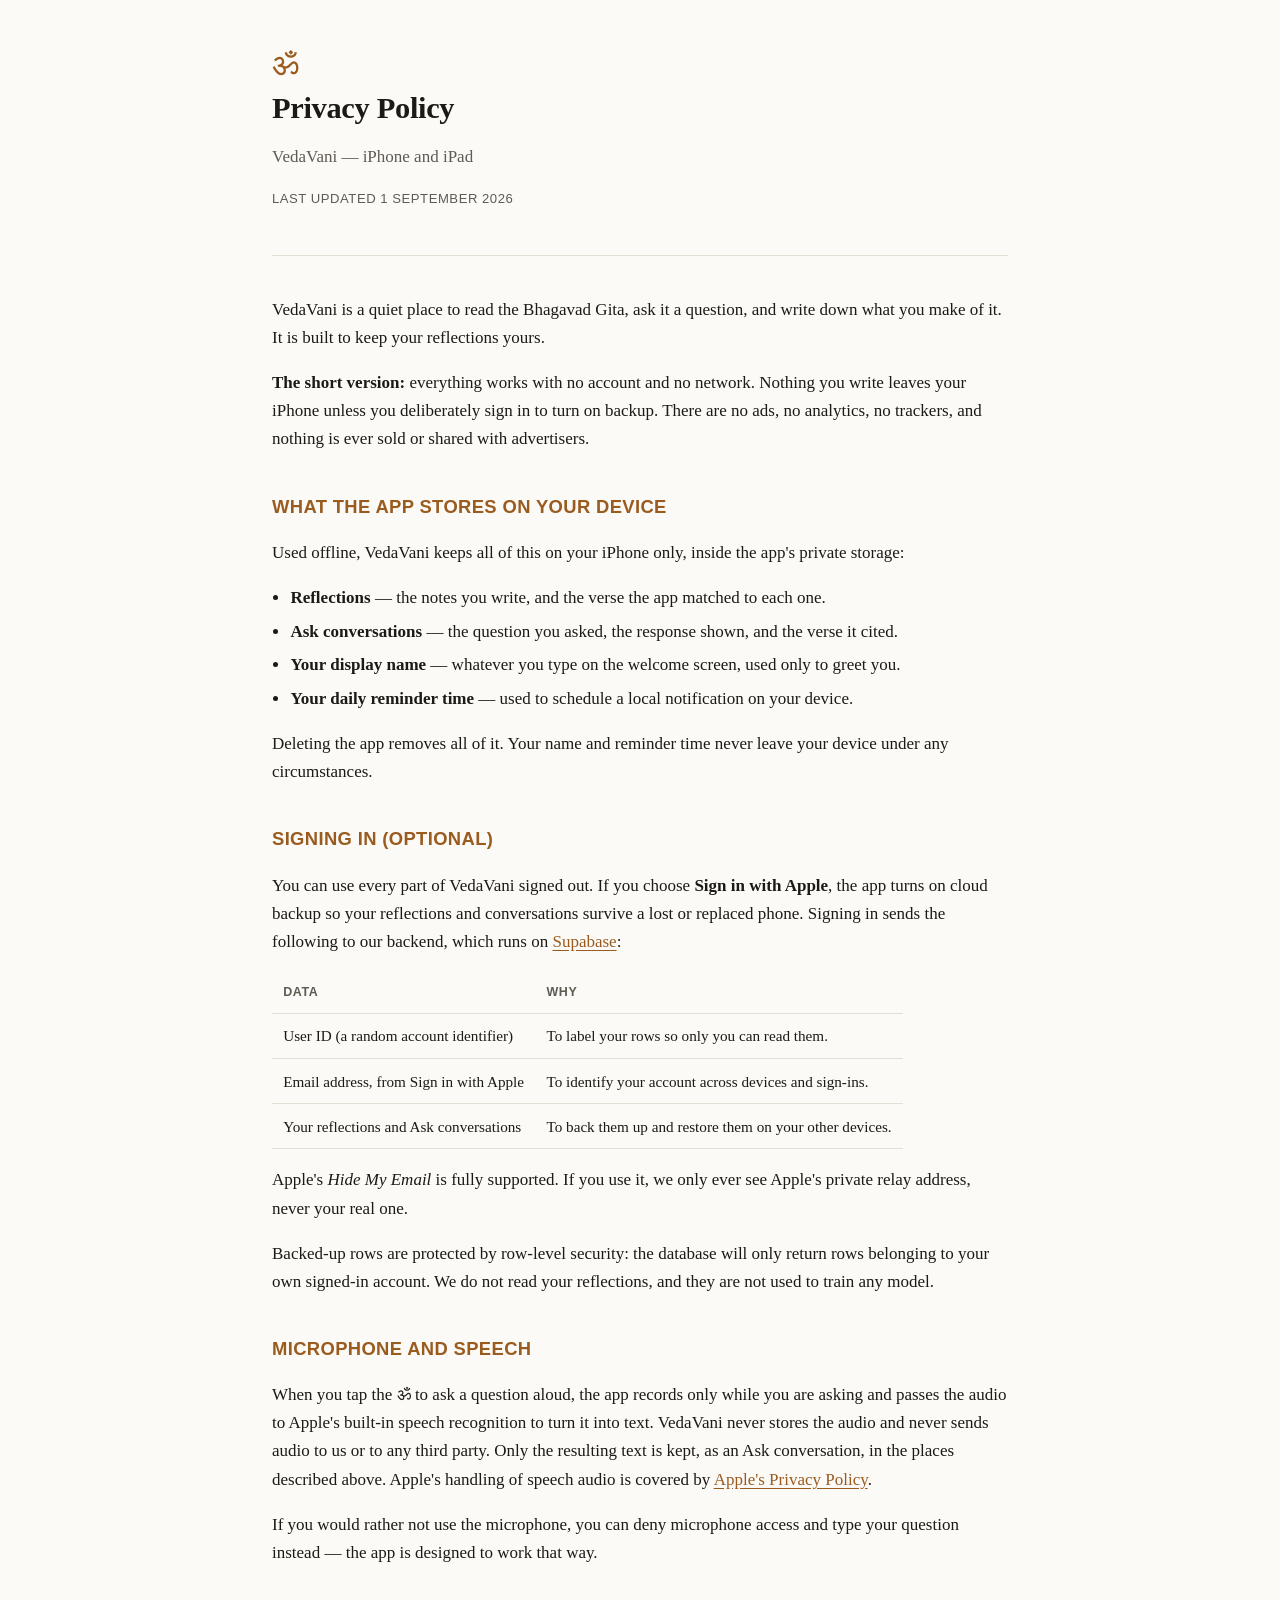
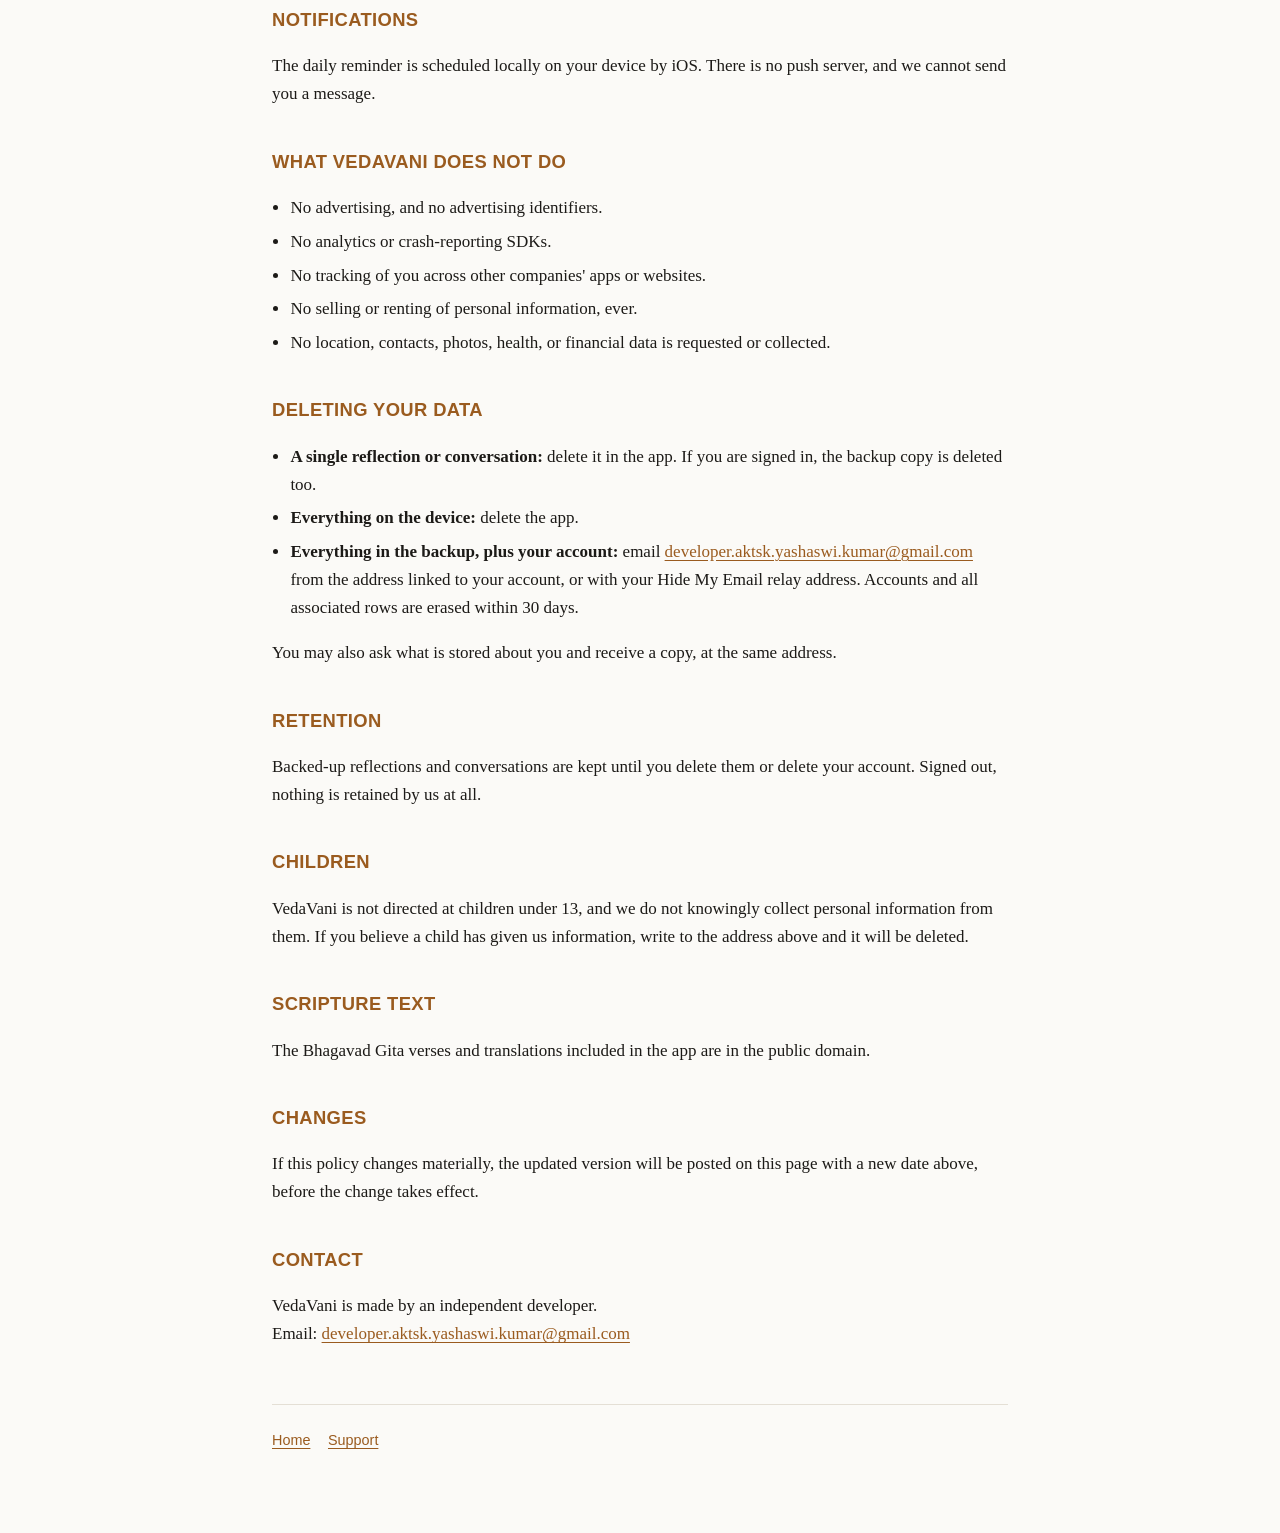
==== privacy/index.html @ 73ddaf1f "VedaVani site: privacy policy and support pages Co-Authored-By: Claude Opus 5 <noreply@anthropic.com" ====
<!doctype html>
<html lang="en">
<head>
<meta charset="utf-8">
<meta name="viewport" content="width=device-width, initial-scale=1">
<title>Privacy Policy — VedaVani</title>
<meta name="description" content="Privacy policy for VedaVani, an iPhone app for reading and reflecting on the Bhagavad Gita.">
<link rel="stylesheet" href="../style.css">
</head>
<body>
<div class="wrap">

<header class="site">
  <p class="mark">ॐ</p>
  <h1>Privacy Policy</h1>
  <p class="lede">VedaVani — iPhone and iPad</p>
  <p class="meta">Last updated 1 September 2026</p>
</header>

<p>VedaVani is a quiet place to read the Bhagavad Gita, ask it a question, and write down what you make of it. It is built to keep your reflections yours.</p>

<p><strong>The short version:</strong> everything works with no account and no network. Nothing you write leaves your iPhone unless you deliberately sign in to turn on backup. There are no ads, no analytics, no trackers, and nothing is ever sold or shared with advertisers.</p>

<h2>What the app stores on your device</h2>
<p>Used offline, VedaVani keeps all of this on your iPhone only, inside the app's private storage:</p>
<ul>
  <li><strong>Reflections</strong> — the notes you write, and the verse the app matched to each one.</li>
  <li><strong>Ask conversations</strong> — the question you asked, the response shown, and the verse it cited.</li>
  <li><strong>Your display name</strong> — whatever you type on the welcome screen, used only to greet you.</li>
  <li><strong>Your daily reminder time</strong> — used to schedule a local notification on your device.</li>
</ul>
<p>Deleting the app removes all of it. Your name and reminder time never leave your device under any circumstances.</p>

<h2>Signing in (optional)</h2>
<p>You can use every part of VedaVani signed out. If you choose <strong>Sign in with Apple</strong>, the app turns on cloud backup so your reflections and conversations survive a lost or replaced phone. Signing in sends the following to our backend, which runs on <a href="https://supabase.com/privacy" rel="noopener">Supabase</a>:</p>

<table>
  <thead><tr><th>Data</th><th>Why</th></tr></thead>
  <tbody>
    <tr><td>User ID (a random account identifier)</td><td>To label your rows so only you can read them.</td></tr>
    <tr><td>Email address, from Sign in with Apple</td><td>To identify your account across devices and sign-ins.</td></tr>
    <tr><td>Your reflections and Ask conversations</td><td>To back them up and restore them on your other devices.</td></tr>
  </tbody>
</table>

<p>Apple's <em>Hide My Email</em> is fully supported. If you use it, we only ever see Apple's private relay address, never your real one.</p>

<p>Backed-up rows are protected by row-level security: the database will only return rows belonging to your own signed-in account. We do not read your reflections, and they are not used to train any model.</p>

<h2>Microphone and speech</h2>
<p>When you tap the ॐ to ask a question aloud, the app records only while you are asking and passes the audio to Apple's built-in speech recognition to turn it into text. VedaVani never stores the audio and never sends audio to us or to any third party. Only the resulting text is kept, as an Ask conversation, in the places described above. Apple's handling of speech audio is covered by <a href="https://www.apple.com/legal/privacy/" rel="noopener">Apple's Privacy Policy</a>.</p>
<p>If you would rather not use the microphone, you can deny microphone access and type your question instead — the app is designed to work that way.</p>

<h2>Notifications</h2>
<p>The daily reminder is scheduled locally on your device by iOS. There is no push server, and we cannot send you a message.</p>

<h2>What VedaVani does not do</h2>
<ul>
  <li>No advertising, and no advertising identifiers.</li>
  <li>No analytics or crash-reporting SDKs.</li>
  <li>No tracking of you across other companies' apps or websites.</li>
  <li>No selling or renting of personal information, ever.</li>
  <li>No location, contacts, photos, health, or financial data is requested or collected.</li>
</ul>

<h2>Deleting your data</h2>
<ul>
  <li><strong>A single reflection or conversation:</strong> delete it in the app. If you are signed in, the backup copy is deleted too.</li>
  <li><strong>Everything on the device:</strong> delete the app.</li>
  <li><strong>Everything in the backup, plus your account:</strong> email <a href="mailto:developer.aktsk.yashaswi.kumar@gmail.com">developer.aktsk.yashaswi.kumar@gmail.com</a> from the address linked to your account, or with your Hide My Email relay address. Accounts and all associated rows are erased within 30 days.</li>
</ul>
<p>You may also ask what is stored about you and receive a copy, at the same address.</p>

<h2>Retention</h2>
<p>Backed-up reflections and conversations are kept until you delete them or delete your account. Signed out, nothing is retained by us at all.</p>

<h2>Children</h2>
<p>VedaVani is not directed at children under 13, and we do not knowingly collect personal information from them. If you believe a child has given us information, write to the address above and it will be deleted.</p>

<h2>Scripture text</h2>
<p>The Bhagavad Gita verses and translations included in the app are in the public domain.</p>

<h2>Changes</h2>
<p>If this policy changes materially, the updated version will be posted on this page with a new date above, before the change takes effect.</p>

<h2>Contact</h2>
<p>VedaVani is made by an independent developer.<br>
Email: <a href="mailto:developer.aktsk.yashaswi.kumar@gmail.com">developer.aktsk.yashaswi.kumar@gmail.com</a></p>

<footer class="site">
  <nav class="site"><a href="../">Home</a><a href="../support/">Support</a></nav>
</footer>

</div>
</body>
</html>
---- style.css ----
:root {
  --bg: #fbfaf7;
  --surface: #ffffff;
  --text: #1c1a17;
  --muted: #5f5a52;
  --line: #e4dfd5;
  --accent: #9a5b1f;
  --maxw: 46rem;
}
@media (prefers-color-scheme: dark) {
  :root {
    --bg: #14120f;
    --surface: #1c1a16;
    --text: #f0ece4;
    --muted: #a49d91;
    --line: #2e2a24;
    --accent: #d9a15c;
  }
}
* { box-sizing: border-box; }
html { -webkit-text-size-adjust: 100%; }
body {
  margin: 0;
  background: var(--bg);
  color: var(--text);
  font: 400 17px/1.65 ui-serif, "Iowan Old Style", Georgia, "Times New Roman", serif;
  padding: 0 1.25rem 5rem;
}
.wrap { max-width: var(--maxw); margin: 0 auto; }
header.site {
  padding: 3rem 0 2rem;
  border-bottom: 1px solid var(--line);
  margin-bottom: 2.5rem;
}
.mark {
  font-size: 2rem;
  line-height: 1;
  color: var(--accent);
  margin: 0 0 .6rem;
}
h1 { font-size: 1.9rem; line-height: 1.2; margin: 0 0 .4rem; letter-spacing: -.01em; }
h2 {
  font-size: 1.15rem;
  margin: 2.4rem 0 .6rem;
  letter-spacing: .02em;
  text-transform: uppercase;
  font-family: ui-sans-serif, -apple-system, "Helvetica Neue", sans-serif;
  font-weight: 600;
  color: var(--accent);
}
h3 { font-size: 1.02rem; margin: 1.5rem 0 .3rem; }
p, li { color: var(--text); }
.lede, .meta { color: var(--muted); }
.meta {
  font-family: ui-sans-serif, -apple-system, "Helvetica Neue", sans-serif;
  font-size: .82rem;
  letter-spacing: .04em;
  text-transform: uppercase;
}
ul { padding-left: 1.15rem; }
li { margin: .35rem 0; }
a { color: var(--accent); text-underline-offset: .18em; }
table {
  width: 100%;
  border-collapse: collapse;
  margin: 1rem 0;
  font-size: .95rem;
  display: block;
  overflow-x: auto;
}
th, td { text-align: left; padding: .6rem .7rem; border-bottom: 1px solid var(--line); vertical-align: top; }
th { font-family: ui-sans-serif, -apple-system, sans-serif; font-size: .78rem; text-transform: uppercase; letter-spacing: .05em; color: var(--muted); }
.card {
  background: var(--surface);
  border: 1px solid var(--line);
  border-radius: 14px;
  padding: 1.1rem 1.3rem;
  margin: 1.2rem 0;
}
footer.site {
  margin-top: 3.5rem;
  padding-top: 1.5rem;
  border-top: 1px solid var(--line);
  color: var(--muted);
  font-size: .9rem;
}
nav.site a { margin-right: 1.1rem; font-family: ui-sans-serif, -apple-system, sans-serif; font-size: .9rem; }
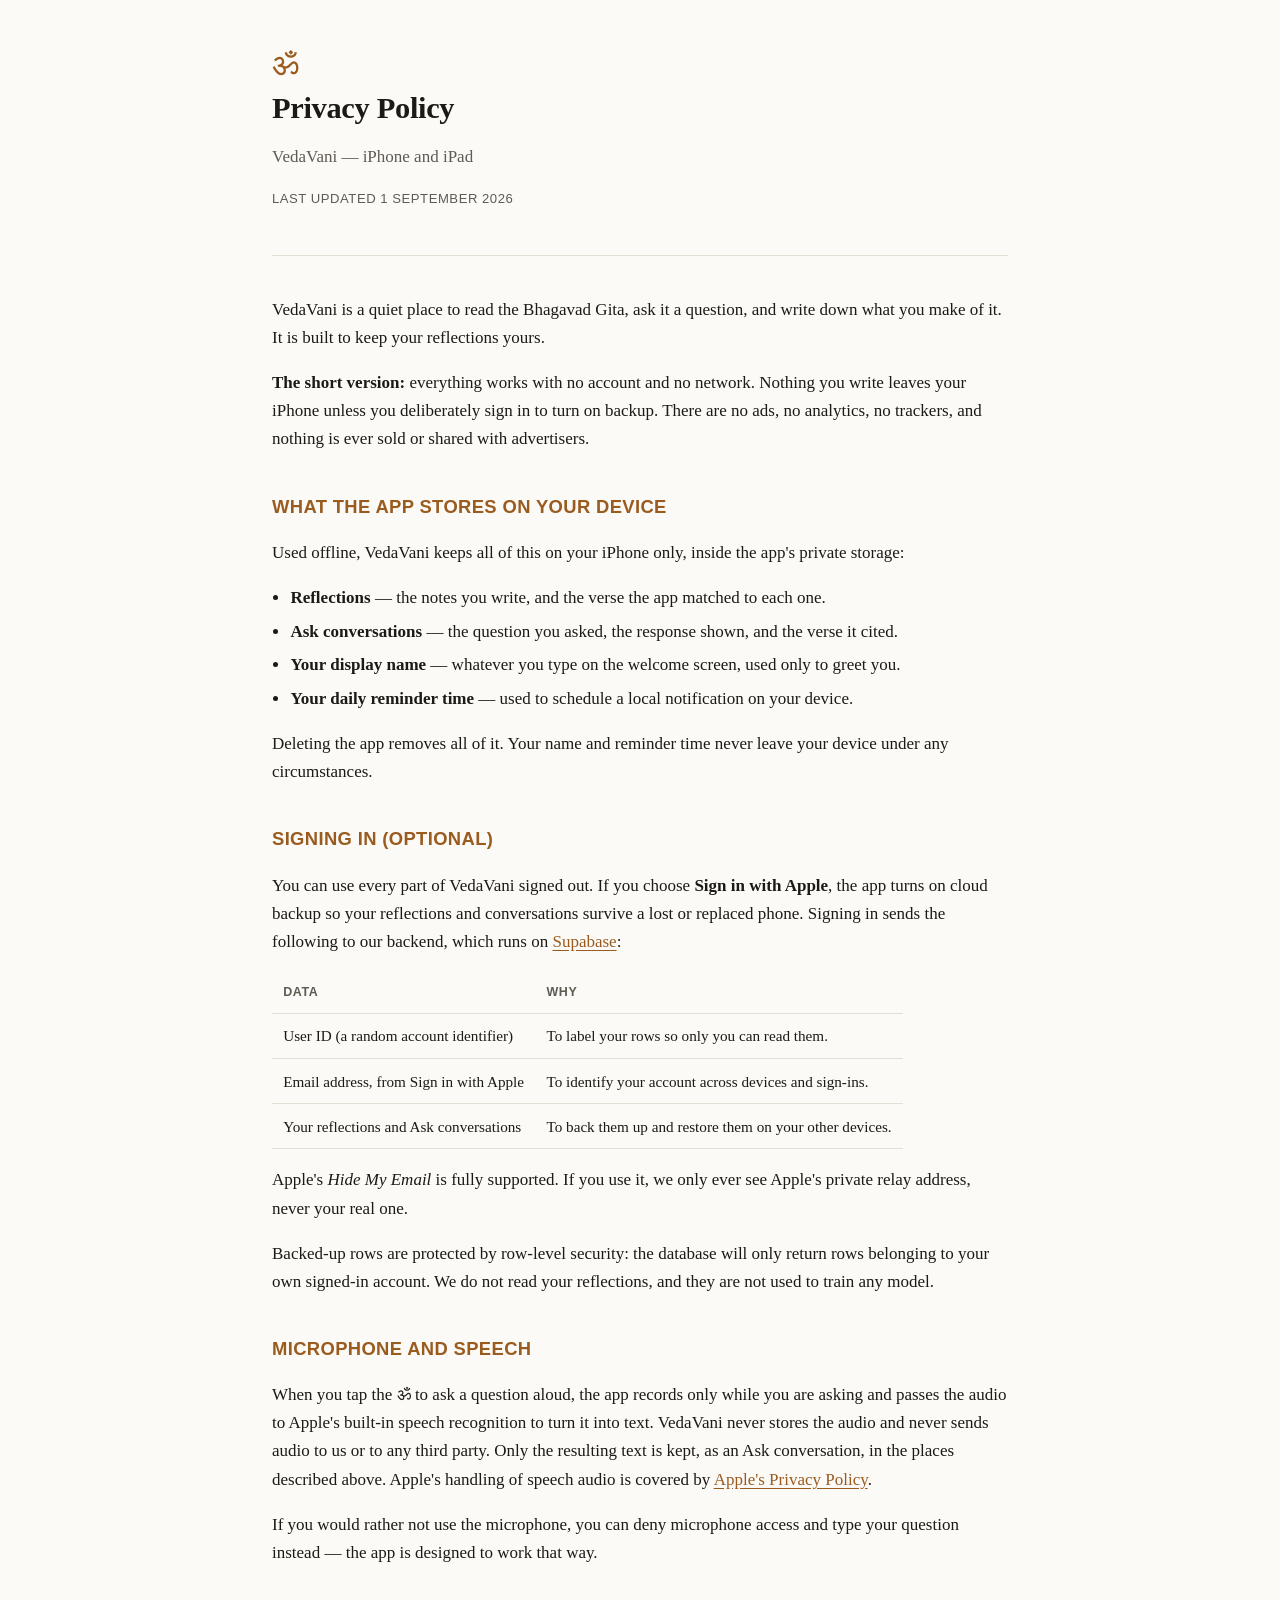
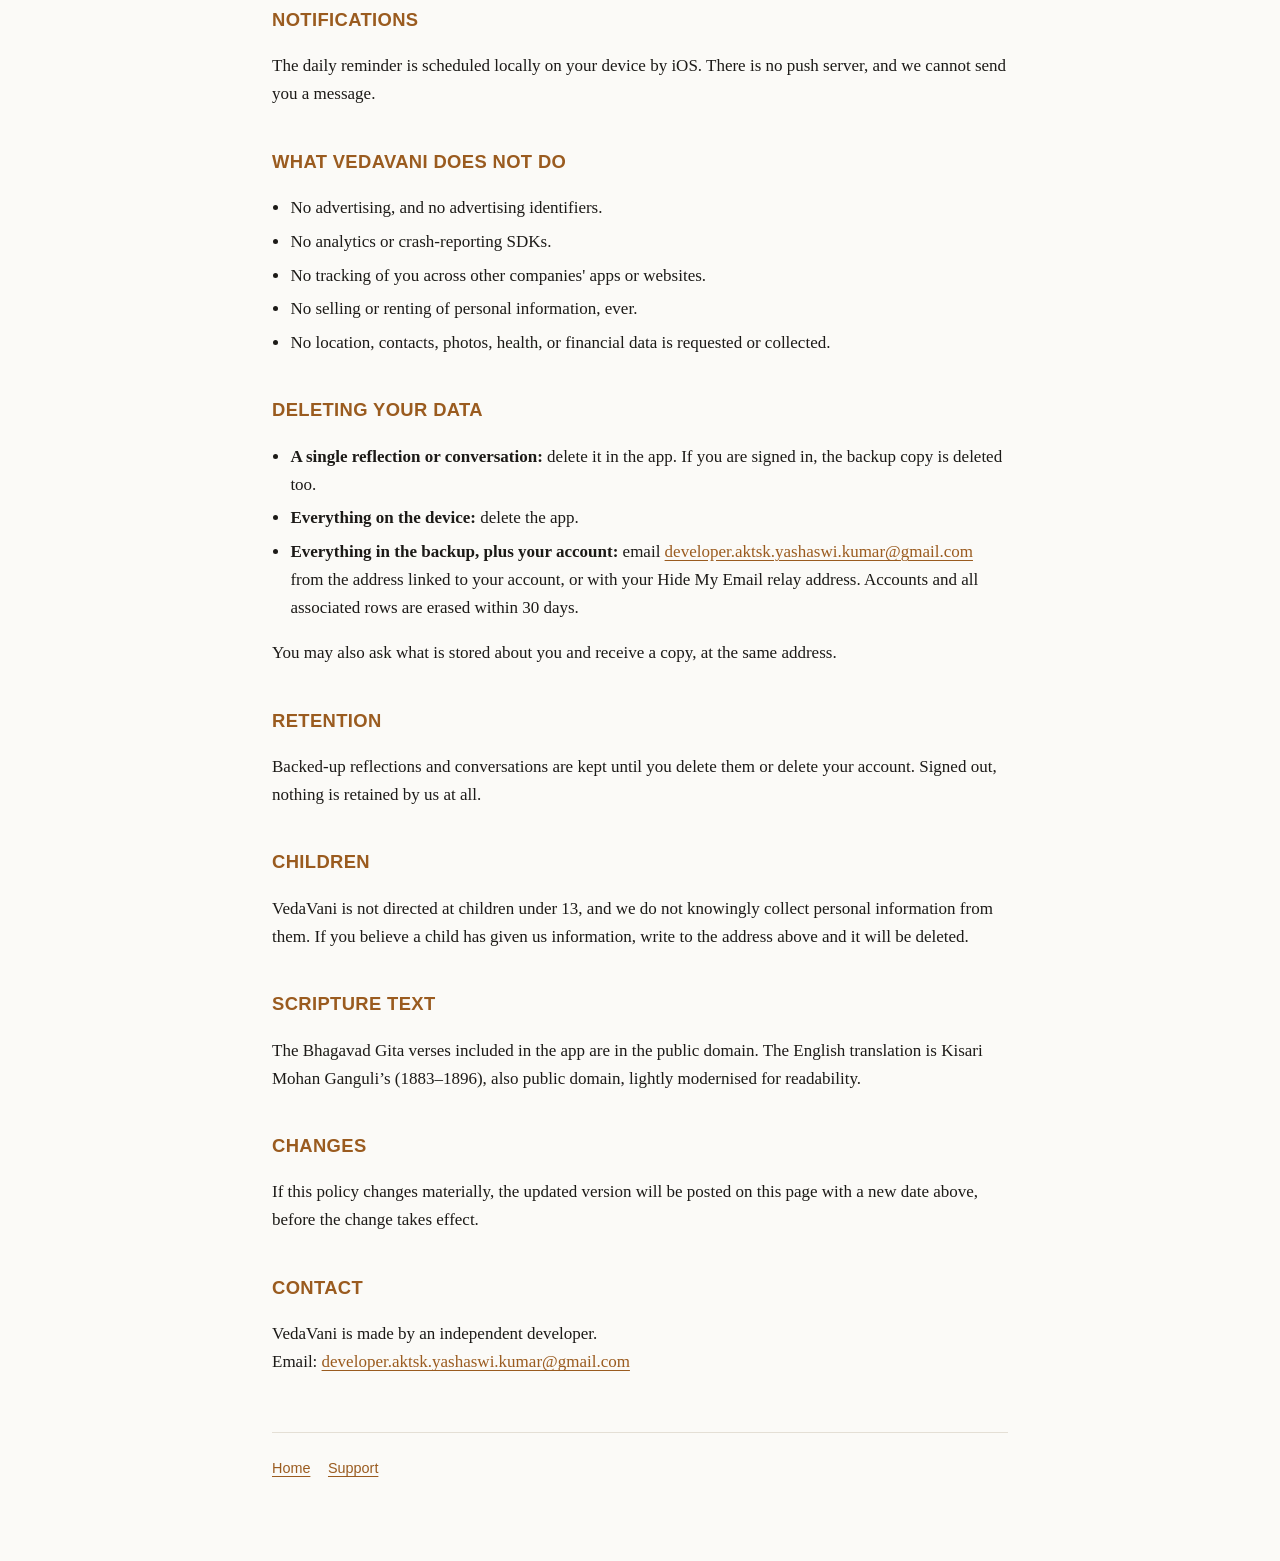
==== commit f734a740: "Correct scripture scope: 72 selected verses, not the complete Gita Co-Authored-By: Claude Opus 5 <no" ====
--- a/privacy/index.html
+++ b/privacy/index.html
@@ -78,7 +78,7 @@
 <p>VedaVani is not directed at children under 13, and we do not knowingly collect personal information from them. If you believe a child has given us information, write to the address above and it will be deleted.</p>
 
 <h2>Scripture text</h2>
-<p>The Bhagavad Gita verses and translations included in the app are in the public domain.</p>
+<p>The Bhagavad Gita verses included in the app are in the public domain. The English translation is Kisari Mohan Ganguli&rsquo;s (1883&ndash;1896), also public domain, lightly modernised for readability.</p>
 
 <h2>Changes</h2>
 <p>If this policy changes materially, the updated version will be posted on this page with a new date above, before the change takes effect.</p>
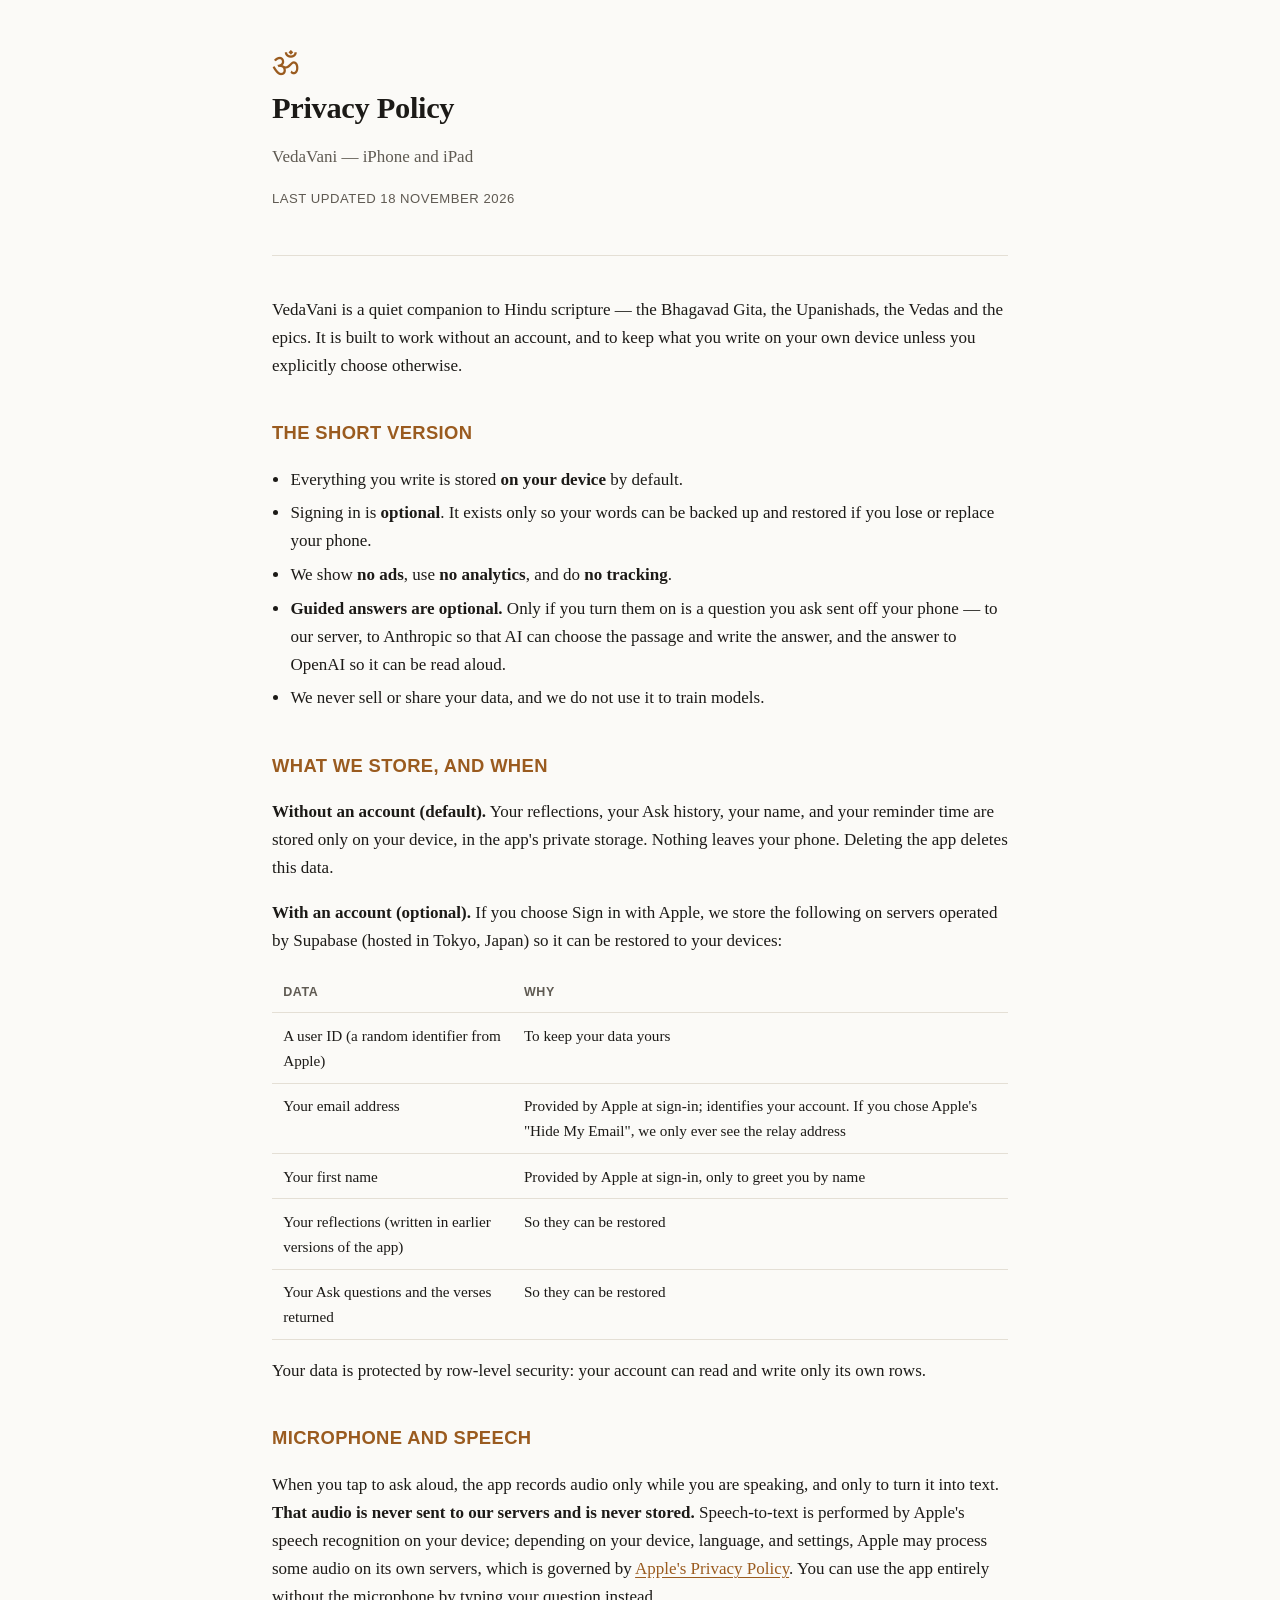
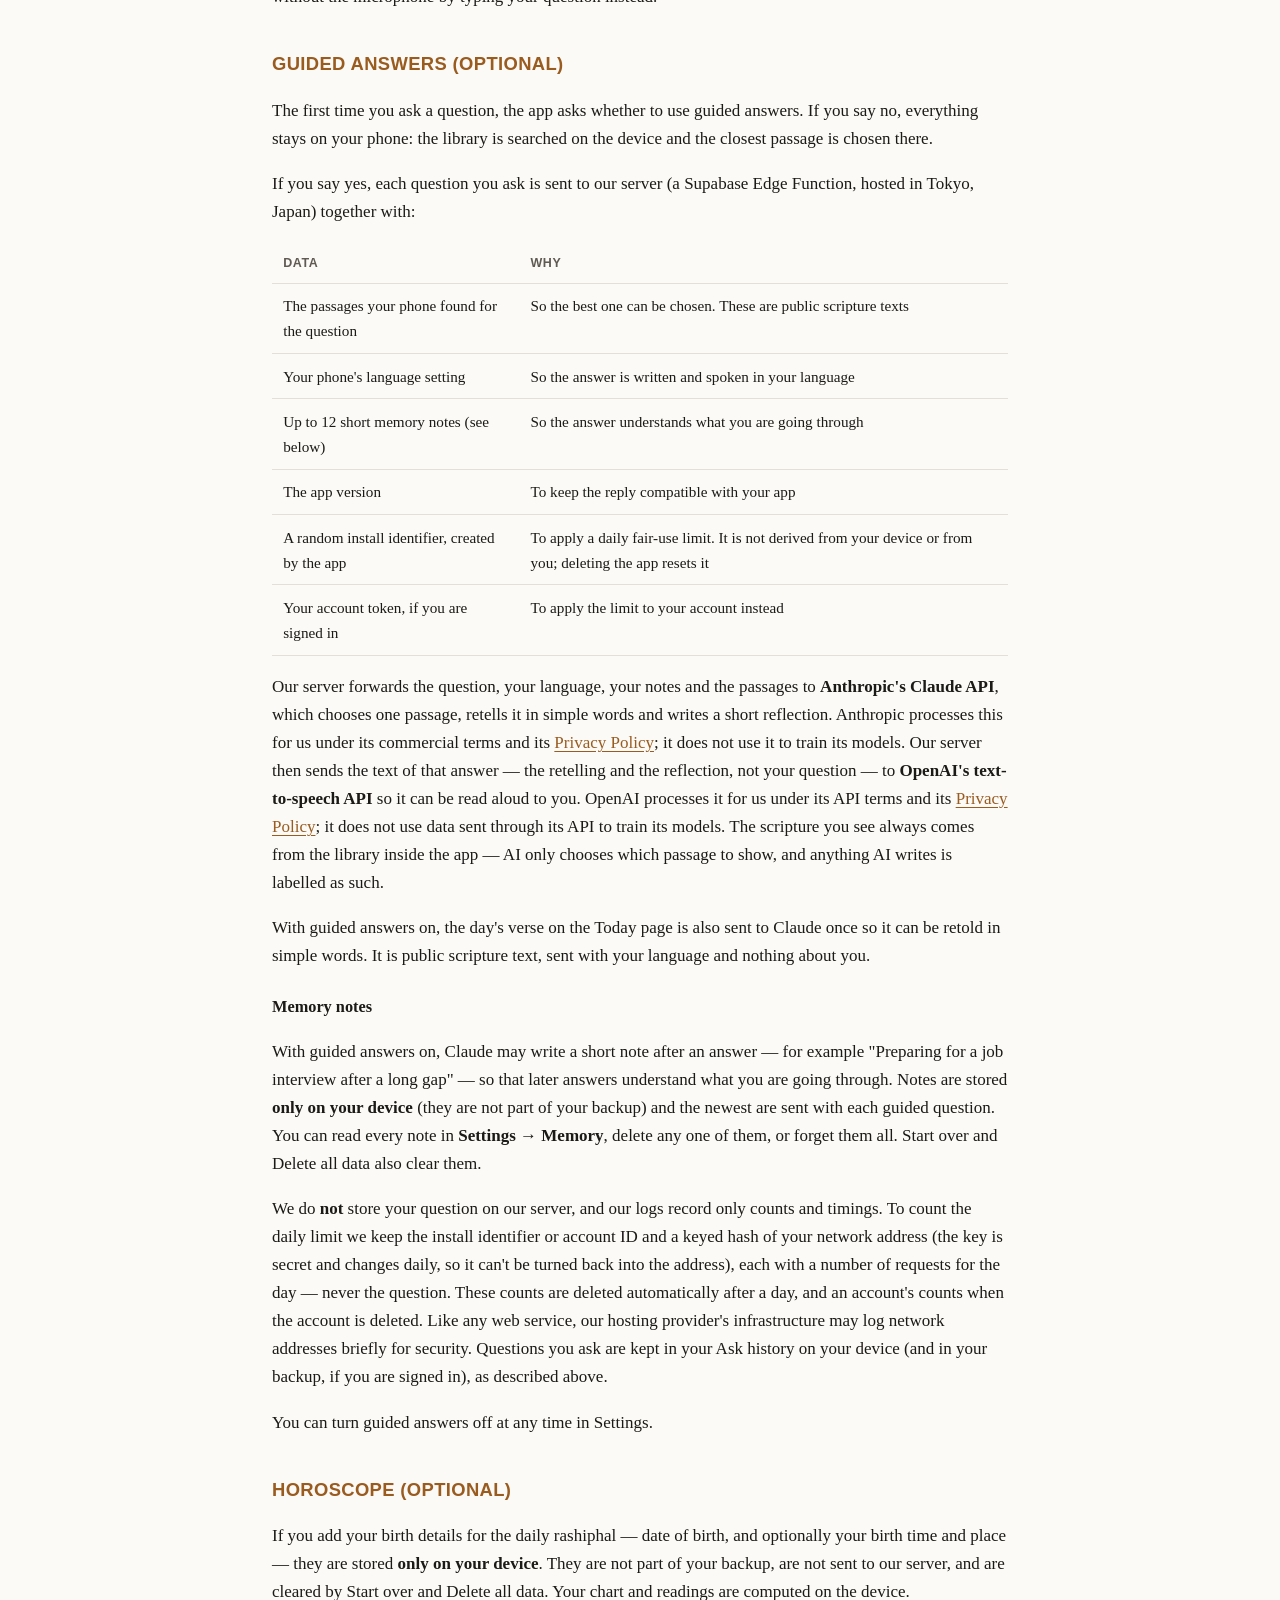
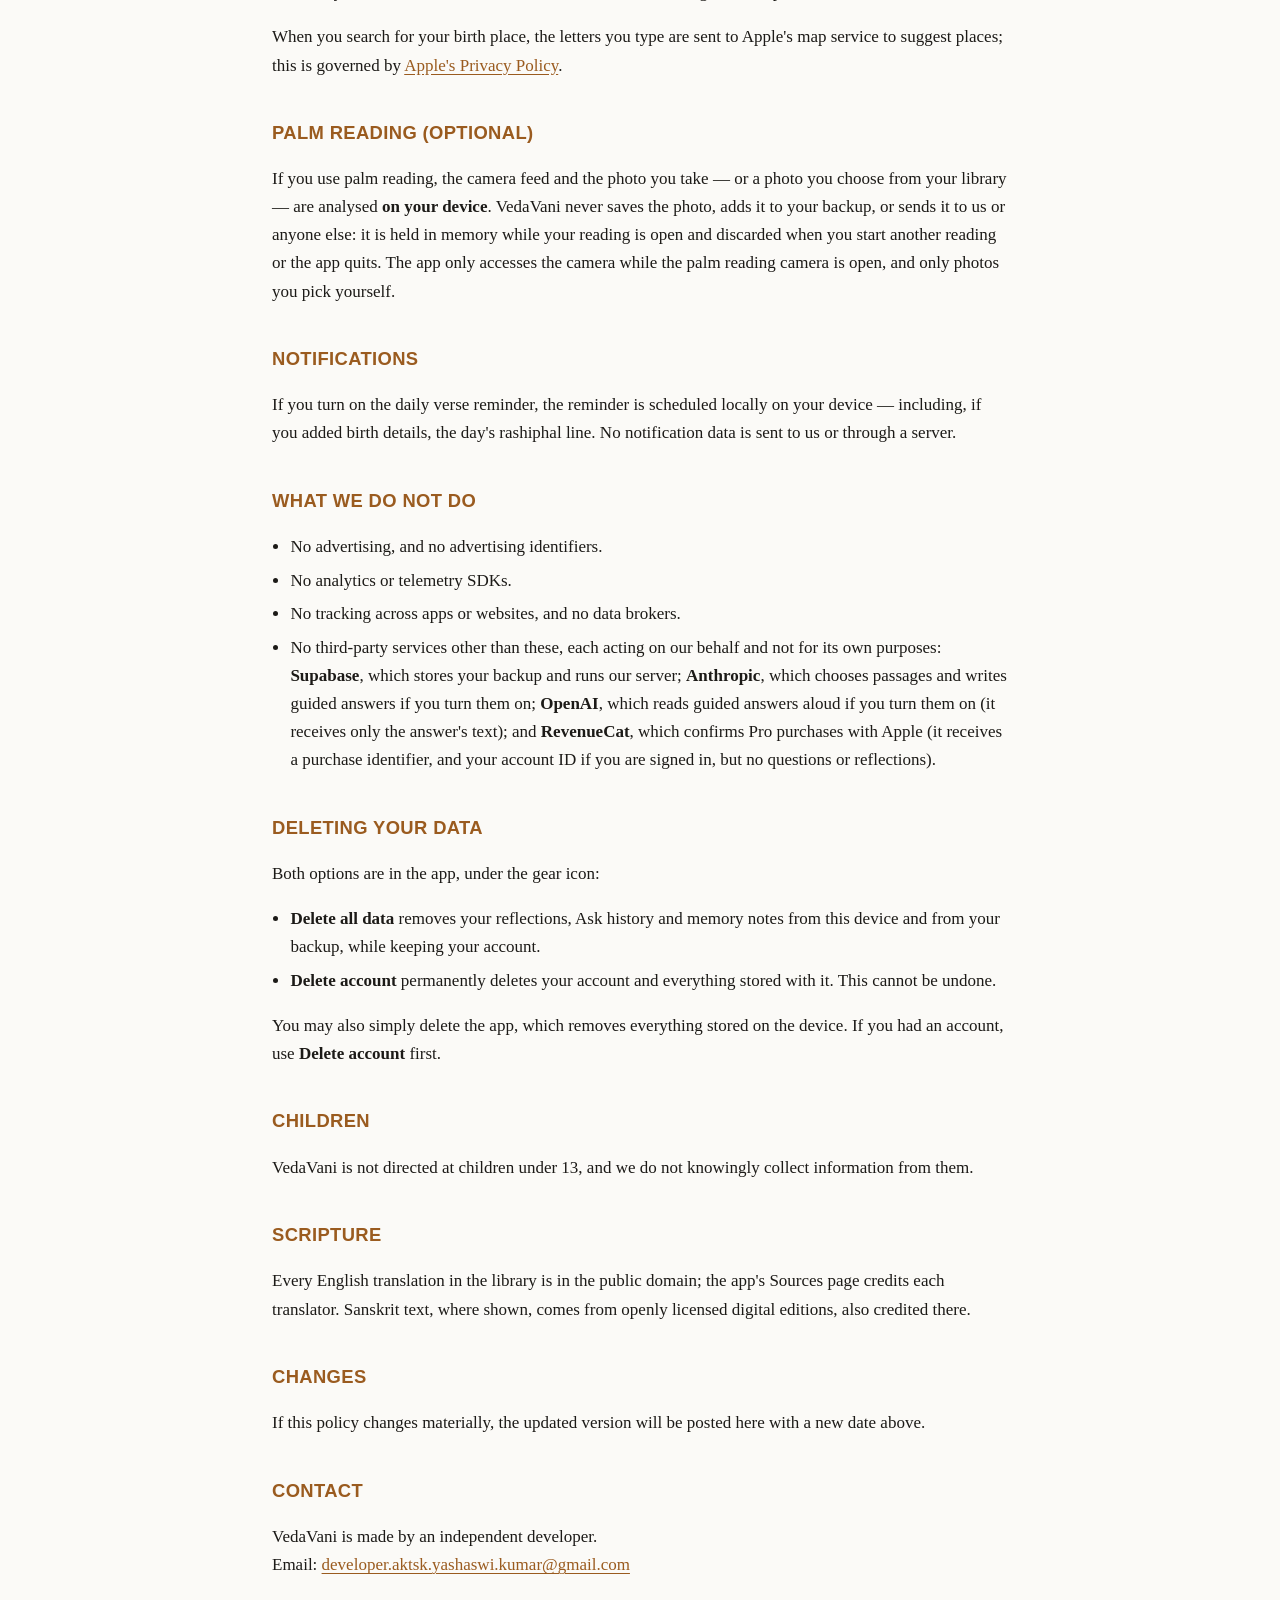
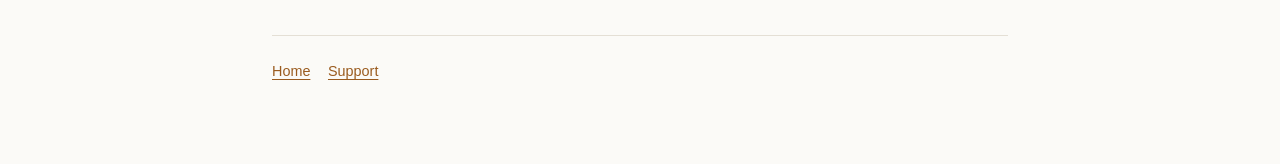
==== commit c05d6dbc: "Update privacy policy, support and home page for the current app The privacy policy now matches the " ====
--- a/privacy/index.html
+++ b/privacy/index.html
@@ -4,7 +4,7 @@
 <meta charset="utf-8">
 <meta name="viewport" content="width=device-width, initial-scale=1">
 <title>Privacy Policy — VedaVani</title>
-<meta name="description" content="Privacy policy for VedaVani, an iPhone app for reading and reflecting on the Bhagavad Gita.">
+<meta name="description" content="Privacy policy for VedaVani, an iPhone and iPad app for asking questions of Hindu scripture and reading it.">
 <link rel="stylesheet" href="../style.css">
 </head>
 <body>
@@ -14,76 +14,122 @@
   <p class="mark">ॐ</p>
   <h1>Privacy Policy</h1>
   <p class="lede">VedaVani — iPhone and iPad</p>
-  <p class="meta">Last updated 1 September 2026</p>
+  <p class="meta">Last updated 18 November 2026</p>
 </header>
 
-<p>VedaVani is a quiet place to read the Bhagavad Gita, ask it a question, and write down what you make of it. It is built to keep your reflections yours.</p>
+<p>VedaVani is a quiet companion to Hindu scripture &mdash; the Bhagavad Gita, the Upanishads, the Vedas and the epics. It is built to work without an account, and to keep what you write on your own device unless you explicitly choose otherwise.</p>
 
-<p><strong>The short version:</strong> everything works with no account and no network. Nothing you write leaves your iPhone unless you deliberately sign in to turn on backup. There are no ads, no analytics, no trackers, and nothing is ever sold or shared with advertisers.</p>
+<h2>The short version</h2>
 
-<h2>What the app stores on your device</h2>
-<p>Used offline, VedaVani keeps all of this on your iPhone only, inside the app's private storage:</p>
 <ul>
-  <li><strong>Reflections</strong> — the notes you write, and the verse the app matched to each one.</li>
-  <li><strong>Ask conversations</strong> — the question you asked, the response shown, and the verse it cited.</li>
-  <li><strong>Your display name</strong> — whatever you type on the welcome screen, used only to greet you.</li>
-  <li><strong>Your daily reminder time</strong> — used to schedule a local notification on your device.</li>
+  <li>Everything you write is stored <strong>on your device</strong> by default.</li>
+  <li>Signing in is <strong>optional</strong>. It exists only so your words can be backed up and restored if you lose or replace your phone.</li>
+  <li>We show <strong>no ads</strong>, use <strong>no analytics</strong>, and do <strong>no tracking</strong>.</li>
+  <li><strong>Guided answers are optional.</strong> Only if you turn them on is a question you ask sent off your phone &mdash; to our server, to Anthropic so that AI can choose the passage and write the answer, and the answer to OpenAI so it can be read aloud.</li>
+  <li>We never sell or share your data, and we do not use it to train models.</li>
 </ul>
-<p>Deleting the app removes all of it. Your name and reminder time never leave your device under any circumstances.</p>
 
-<h2>Signing in (optional)</h2>
-<p>You can use every part of VedaVani signed out. If you choose <strong>Sign in with Apple</strong>, the app turns on cloud backup so your reflections and conversations survive a lost or replaced phone. Signing in sends the following to our backend, which runs on <a href="https://supabase.com/privacy" rel="noopener">Supabase</a>:</p>
+<h2>What we store, and when</h2>
+
+<p><strong>Without an account (default).</strong> Your reflections, your Ask history, your name, and your reminder time are stored only on your device, in the app's private storage. Nothing leaves your phone. Deleting the app deletes this data.</p>
+
+<p><strong>With an account (optional).</strong> If you choose Sign in with Apple, we store the following on servers operated by Supabase (hosted in Tokyo, Japan) so it can be restored to your devices:</p>
 
 <table>
   <thead><tr><th>Data</th><th>Why</th></tr></thead>
   <tbody>
-    <tr><td>User ID (a random account identifier)</td><td>To label your rows so only you can read them.</td></tr>
-    <tr><td>Email address, from Sign in with Apple</td><td>To identify your account across devices and sign-ins.</td></tr>
-    <tr><td>Your reflections and Ask conversations</td><td>To back them up and restore them on your other devices.</td></tr>
+    <tr><td>A user ID (a random identifier from Apple)</td><td>To keep your data yours</td></tr>
+    <tr><td>Your email address</td><td>Provided by Apple at sign-in; identifies your account. If you chose Apple's "Hide My Email", we only ever see the relay address</td></tr>
+    <tr><td>Your first name</td><td>Provided by Apple at sign-in, only to greet you by name</td></tr>
+    <tr><td>Your reflections (written in earlier versions of the app)</td><td>So they can be restored</td></tr>
+    <tr><td>Your Ask questions and the verses returned</td><td>So they can be restored</td></tr>
   </tbody>
 </table>
 
-<p>Apple's <em>Hide My Email</em> is fully supported. If you use it, we only ever see Apple's private relay address, never your real one.</p>
-
-<p>Backed-up rows are protected by row-level security: the database will only return rows belonging to your own signed-in account. We do not read your reflections, and they are not used to train any model.</p>
+<p>Your data is protected by row-level security: your account can read and write only its own rows.</p>
 
 <h2>Microphone and speech</h2>
-<p>When you tap the ॐ to ask a question aloud, the app records only while you are asking and passes the audio to Apple's built-in speech recognition to turn it into text. VedaVani never stores the audio and never sends audio to us or to any third party. Only the resulting text is kept, as an Ask conversation, in the places described above. Apple's handling of speech audio is covered by <a href="https://www.apple.com/legal/privacy/" rel="noopener">Apple's Privacy Policy</a>.</p>
-<p>If you would rather not use the microphone, you can deny microphone access and type your question instead — the app is designed to work that way.</p>
+
+<p>When you tap to ask aloud, the app records audio only while you are speaking, and only to turn it into text. <strong>That audio is never sent to our servers and is never stored.</strong> Speech-to-text is performed by Apple's speech recognition on your device; depending on your device, language, and settings, Apple may process some audio on its own servers, which is governed by <a href="https://www.apple.com/legal/privacy/" rel="noopener">Apple's Privacy Policy</a>. You can use the app entirely without the microphone by typing your question instead.</p>
+
+<h2>Guided answers (optional)</h2>
+
+<p>The first time you ask a question, the app asks whether to use guided answers. If you say no, everything stays on your phone: the library is searched on the device and the closest passage is chosen there.</p>
+
+<p>If you say yes, each question you ask is sent to our server (a Supabase Edge Function, hosted in Tokyo, Japan) together with:</p>
+
+<table>
+  <thead><tr><th>Data</th><th>Why</th></tr></thead>
+  <tbody>
+    <tr><td>The passages your phone found for the question</td><td>So the best one can be chosen. These are public scripture texts</td></tr>
+    <tr><td>Your phone's language setting</td><td>So the answer is written and spoken in your language</td></tr>
+    <tr><td>Up to 12 short memory notes (see below)</td><td>So the answer understands what you are going through</td></tr>
+    <tr><td>The app version</td><td>To keep the reply compatible with your app</td></tr>
+    <tr><td>A random install identifier, created by the app</td><td>To apply a daily fair-use limit. It is not derived from your device or from you; deleting the app resets it</td></tr>
+    <tr><td>Your account token, if you are signed in</td><td>To apply the limit to your account instead</td></tr>
+  </tbody>
+</table>
+
+<p>Our server forwards the question, your language, your notes and the passages to <strong>Anthropic's Claude API</strong>, which chooses one passage, retells it in simple words and writes a short reflection. Anthropic processes this for us under its commercial terms and its <a href="https://www.anthropic.com/legal/privacy" rel="noopener">Privacy Policy</a>; it does not use it to train its models. Our server then sends the text of that answer &mdash; the retelling and the reflection, not your question &mdash; to <strong>OpenAI's text-to-speech API</strong> so it can be read aloud to you. OpenAI processes it for us under its API terms and its <a href="https://openai.com/policies/privacy-policy" rel="noopener">Privacy Policy</a>; it does not use data sent through its API to train its models. The scripture you see always comes from the library inside the app &mdash; AI only chooses which passage to show, and anything AI writes is labelled as such.</p>
+
+<p>With guided answers on, the day's verse on the Today page is also sent to Claude once so it can be retold in simple words. It is public scripture text, sent with your language and nothing about you.</p>
+
+<h3>Memory notes</h3>
+
+<p>With guided answers on, Claude may write a short note after an answer &mdash; for example "Preparing for a job interview after a long gap" &mdash; so that later answers understand what you are going through. Notes are stored <strong>only on your device</strong> (they are not part of your backup) and the newest are sent with each guided question. You can read every note in <strong>Settings → Memory</strong>, delete any one of them, or forget them all. Start over and Delete all data also clear them.</p>
+
+<p>We do <strong>not</strong> store your question on our server, and our logs record only counts and timings. To count the daily limit we keep the install identifier or account ID and a keyed hash of your network address (the key is secret and changes daily, so it can't be turned back into the address), each with a number of requests for the day &mdash; never the question. These counts are deleted automatically after a day, and an account's counts when the account is deleted. Like any web service, our hosting provider's infrastructure may log network addresses briefly for security. Questions you ask are kept in your Ask history on your device (and in your backup, if you are signed in), as described above.</p>
+
+<p>You can turn guided answers off at any time in Settings.</p>
+
+<h2>Horoscope (optional)</h2>
+
+<p>If you add your birth details for the daily rashiphal &mdash; date of birth, and optionally your birth time and place &mdash; they are stored <strong>only on your device</strong>. They are not part of your backup, are not sent to our server, and are cleared by Start over and Delete all data. Your chart and readings are computed on the device.</p>
+
+<p>When you search for your birth place, the letters you type are sent to Apple's map service to suggest places; this is governed by <a href="https://www.apple.com/legal/privacy/" rel="noopener">Apple's Privacy Policy</a>.</p>
+
+<h2>Palm reading (optional)</h2>
+
+<p>If you use palm reading, the camera feed and the photo you take &mdash; or a photo you choose from your library &mdash; are analysed <strong>on your device</strong>. VedaVani never saves the photo, adds it to your backup, or sends it to us or anyone else: it is held in memory while your reading is open and discarded when you start another reading or the app quits. The app only accesses the camera while the palm reading camera is open, and only photos you pick yourself.</p>
 
 <h2>Notifications</h2>
-<p>The daily reminder is scheduled locally on your device by iOS. There is no push server, and we cannot send you a message.</p>
 
-<h2>What VedaVani does not do</h2>
+<p>If you turn on the daily verse reminder, the reminder is scheduled locally on your device &mdash; including, if you added birth details, the day's rashiphal line. No notification data is sent to us or through a server.</p>
+
+<h2>What we do not do</h2>
+
 <ul>
   <li>No advertising, and no advertising identifiers.</li>
-  <li>No analytics or crash-reporting SDKs.</li>
-  <li>No tracking of you across other companies' apps or websites.</li>
-  <li>No selling or renting of personal information, ever.</li>
-  <li>No location, contacts, photos, health, or financial data is requested or collected.</li>
+  <li>No analytics or telemetry SDKs.</li>
+  <li>No tracking across apps or websites, and no data brokers.</li>
+  <li>No third-party services other than these, each acting on our behalf and not for its own purposes: <strong>Supabase</strong>, which stores your backup and runs our server; <strong>Anthropic</strong>, which chooses passages and writes guided answers if you turn them on; <strong>OpenAI</strong>, which reads guided answers aloud if you turn them on (it receives only the answer's text); and <strong>RevenueCat</strong>, which confirms Pro purchases with Apple (it receives a purchase identifier, and your account ID if you are signed in, but no questions or reflections).</li>
 </ul>
 
 <h2>Deleting your data</h2>
+
+<p>Both options are in the app, under the gear icon:</p>
+
 <ul>
-  <li><strong>A single reflection or conversation:</strong> delete it in the app. If you are signed in, the backup copy is deleted too.</li>
-  <li><strong>Everything on the device:</strong> delete the app.</li>
-  <li><strong>Everything in the backup, plus your account:</strong> email <a href="mailto:developer.aktsk.yashaswi.kumar@gmail.com">developer.aktsk.yashaswi.kumar@gmail.com</a> from the address linked to your account, or with your Hide My Email relay address. Accounts and all associated rows are erased within 30 days.</li>
+  <li><strong>Delete all data</strong> removes your reflections, Ask history and memory notes from this device and from your backup, while keeping your account.</li>
+  <li><strong>Delete account</strong> permanently deletes your account and everything stored with it. This cannot be undone.</li>
 </ul>
-<p>You may also ask what is stored about you and receive a copy, at the same address.</p>
 
-<h2>Retention</h2>
-<p>Backed-up reflections and conversations are kept until you delete them or delete your account. Signed out, nothing is retained by us at all.</p>
+<p>You may also simply delete the app, which removes everything stored on the device. If you had an account, use <strong>Delete account</strong> first.</p>
 
 <h2>Children</h2>
-<p>VedaVani is not directed at children under 13, and we do not knowingly collect personal information from them. If you believe a child has given us information, write to the address above and it will be deleted.</p>
 
-<h2>Scripture text</h2>
-<p>The Bhagavad Gita verses included in the app are in the public domain. The English translation is Kisari Mohan Ganguli&rsquo;s (1883&ndash;1896), also public domain, lightly modernised for readability.</p>
+<p>VedaVani is not directed at children under 13, and we do not knowingly collect information from them.</p>
+
+<h2>Scripture</h2>
+
+<p>Every English translation in the library is in the public domain; the app's Sources page credits each translator. Sanskrit text, where shown, comes from openly licensed digital editions, also credited there.</p>
 
 <h2>Changes</h2>
-<p>If this policy changes materially, the updated version will be posted on this page with a new date above, before the change takes effect.</p>
+
+<p>If this policy changes materially, the updated version will be posted here with a new date above.</p>
 
 <h2>Contact</h2>
+
 <p>VedaVani is made by an independent developer.<br>
 Email: <a href="mailto:developer.aktsk.yashaswi.kumar@gmail.com">developer.aktsk.yashaswi.kumar@gmail.com</a></p>
 
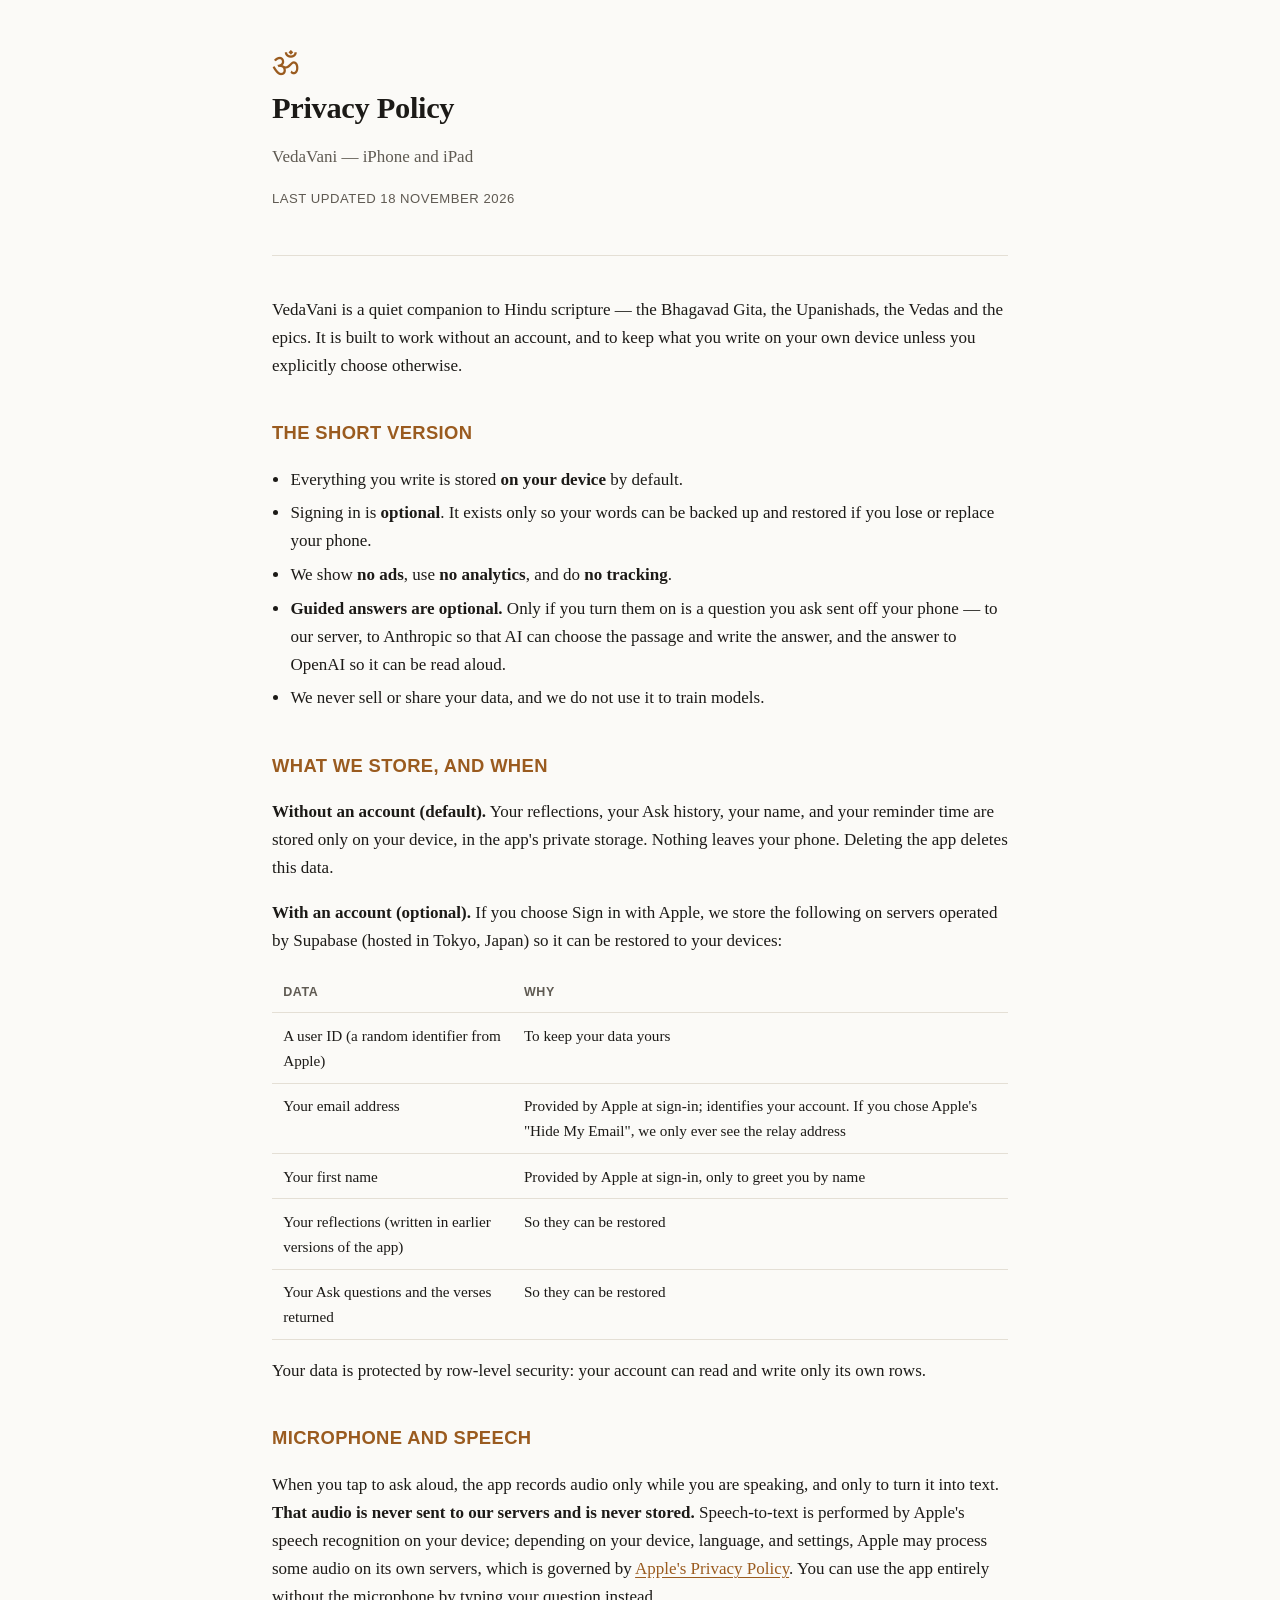
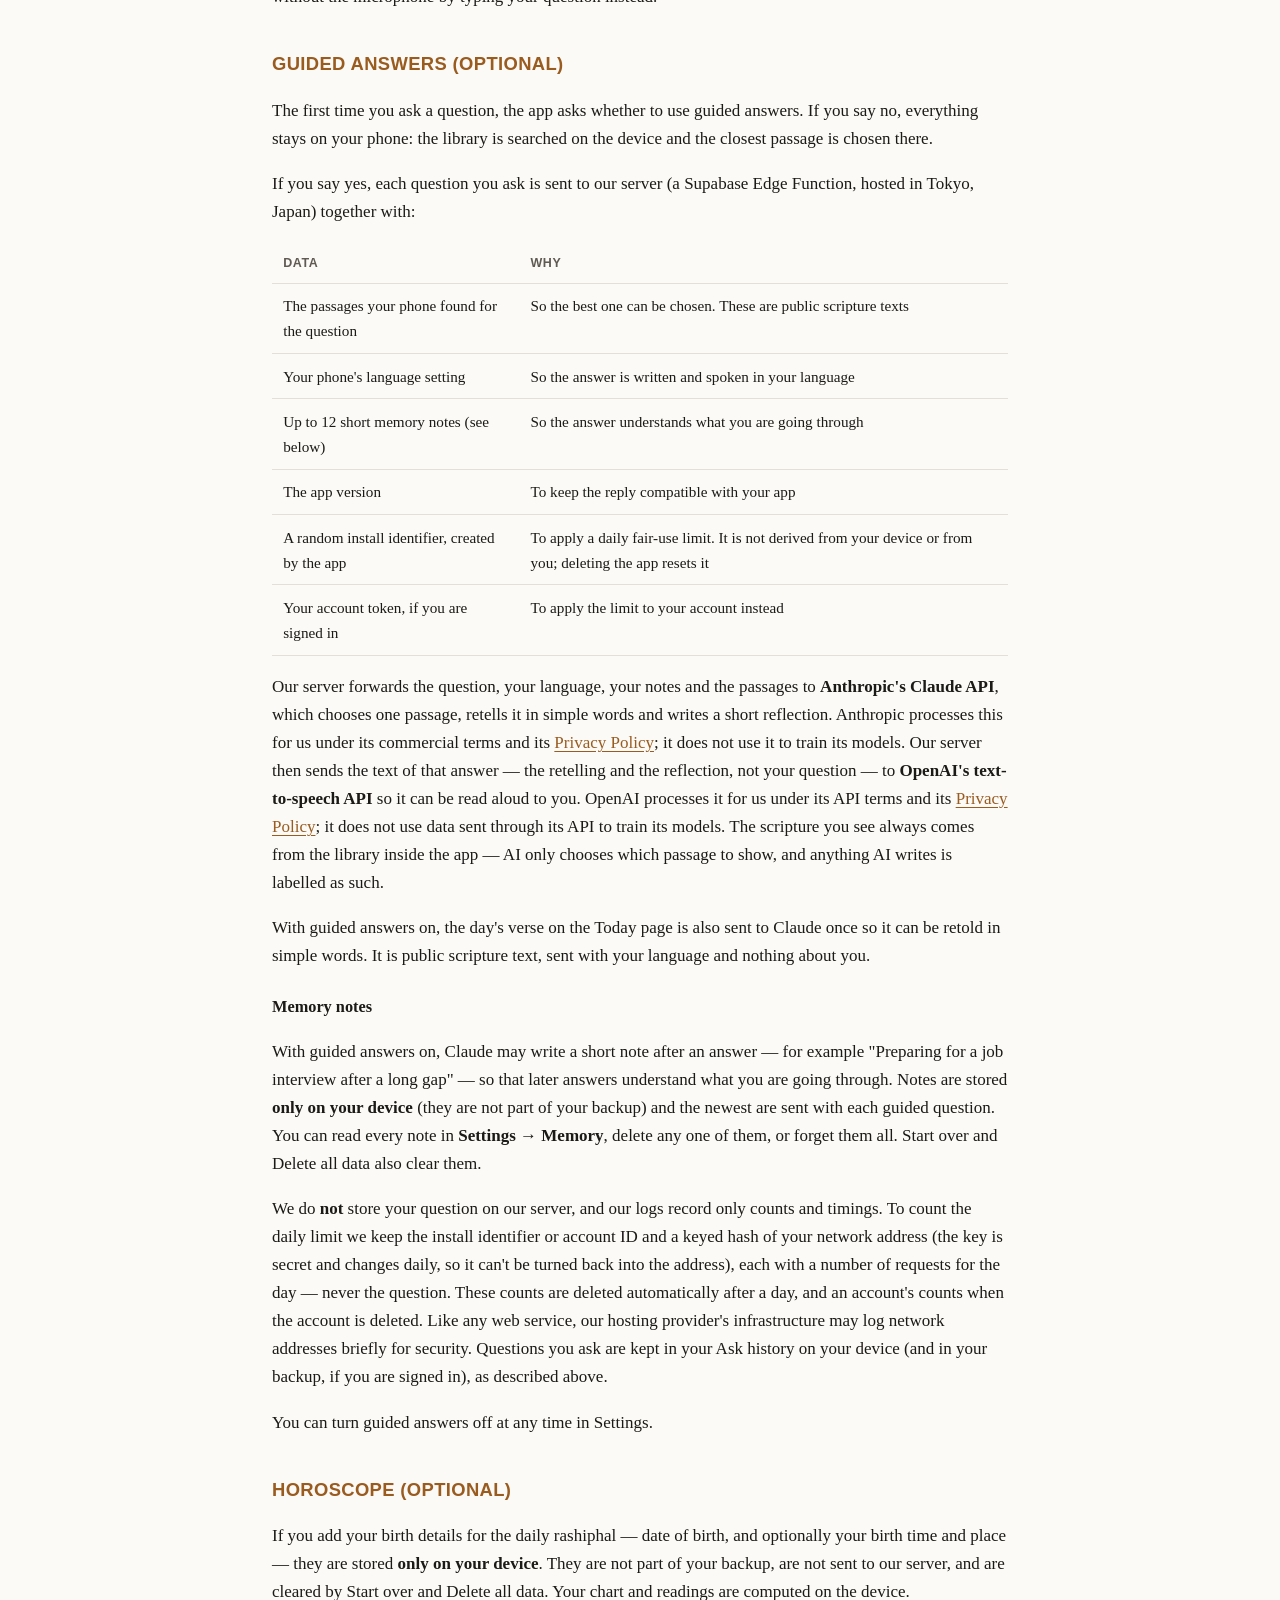
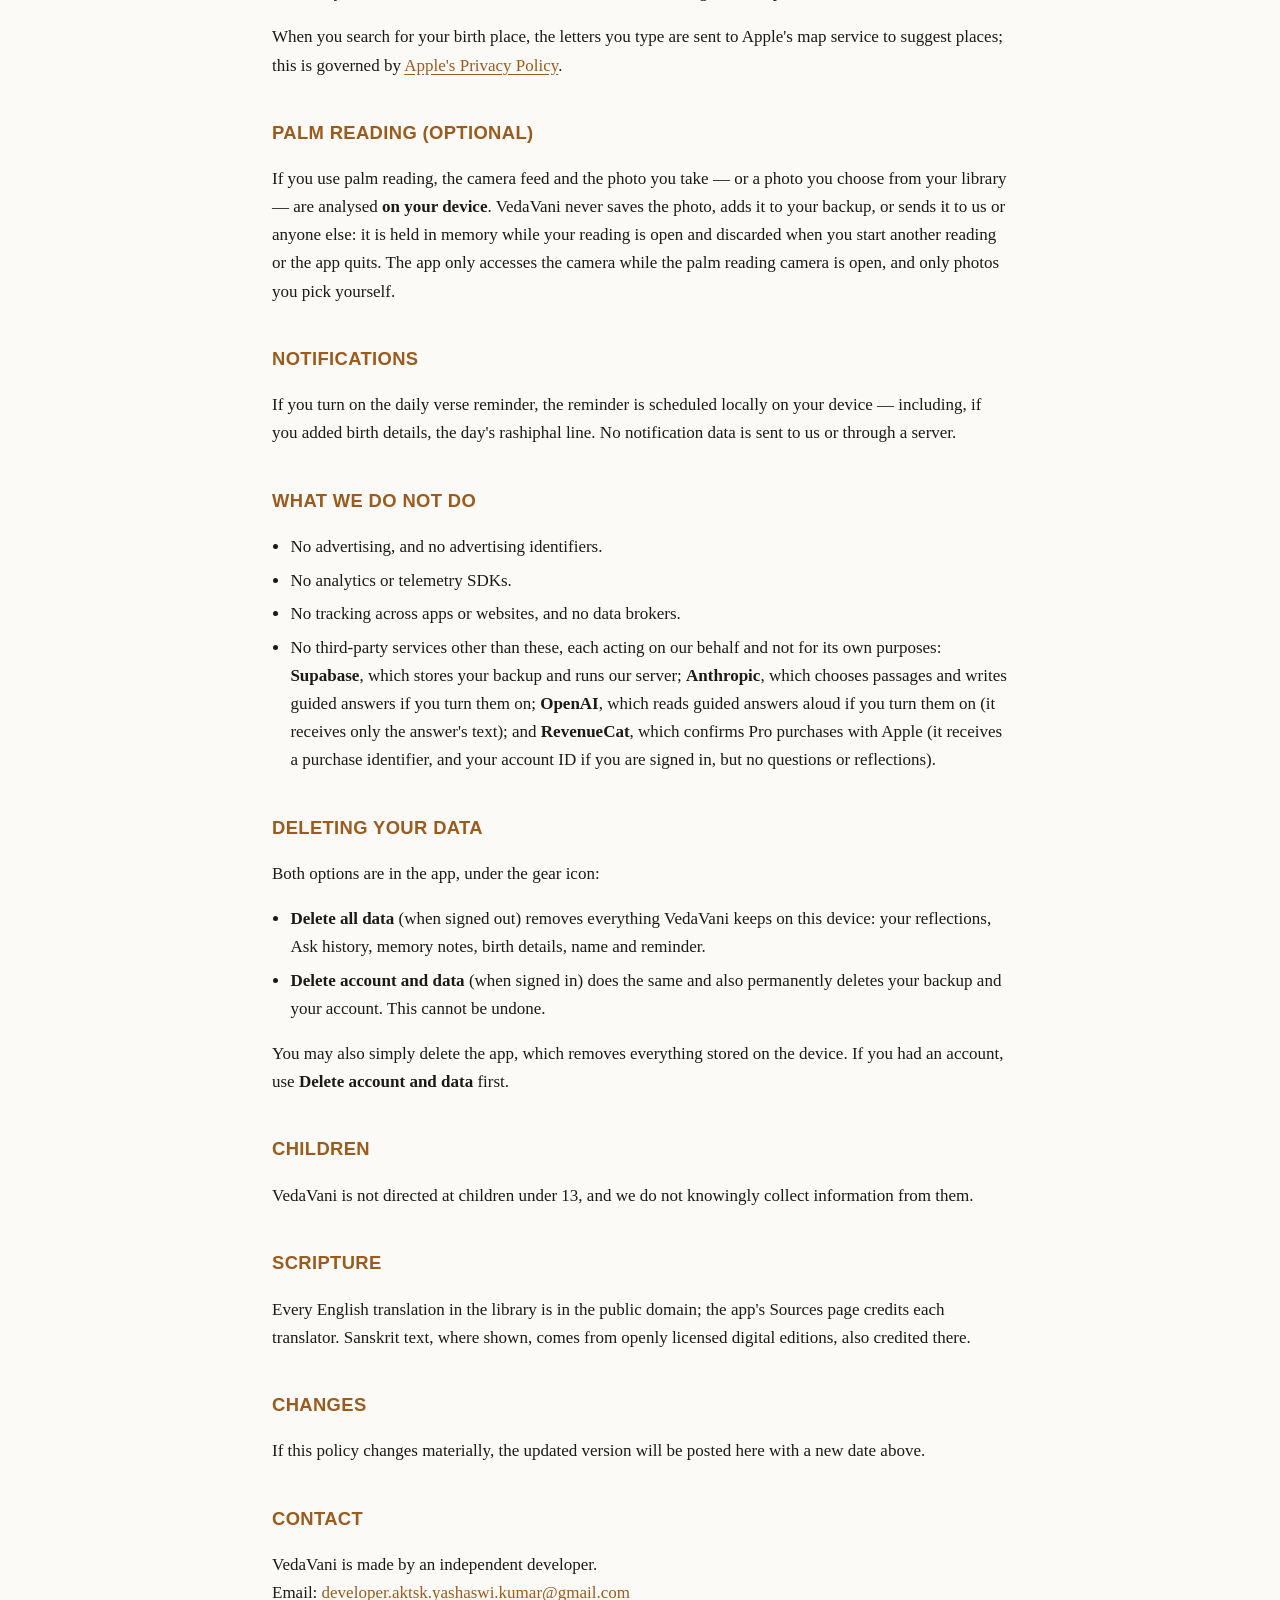
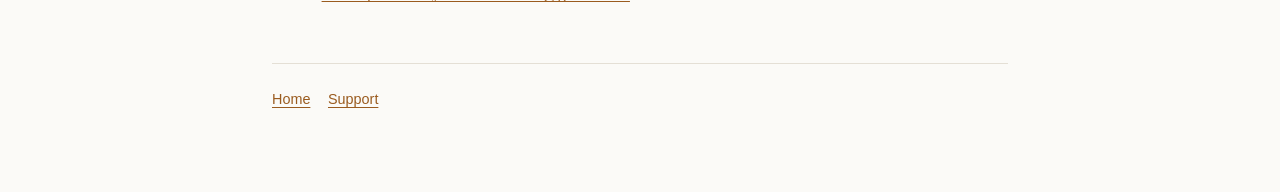
==== commit 4e5ff0bd: "Privacy policy: describe deletion as the app offers it" ====
--- a/privacy/index.html
+++ b/privacy/index.html
@@ -110,11 +110,11 @@
 <p>Both options are in the app, under the gear icon:</p>
 
 <ul>
-  <li><strong>Delete all data</strong> removes your reflections, Ask history and memory notes from this device and from your backup, while keeping your account.</li>
-  <li><strong>Delete account</strong> permanently deletes your account and everything stored with it. This cannot be undone.</li>
+  <li><strong>Delete all data</strong> (when signed out) removes everything VedaVani keeps on this device: your reflections, Ask history, memory notes, birth details, name and reminder.</li>
+  <li><strong>Delete account and data</strong> (when signed in) does the same and also permanently deletes your backup and your account. This cannot be undone.</li>
 </ul>
 
-<p>You may also simply delete the app, which removes everything stored on the device. If you had an account, use <strong>Delete account</strong> first.</p>
+<p>You may also simply delete the app, which removes everything stored on the device. If you had an account, use <strong>Delete account and data</strong> first.</p>
 
 <h2>Children</h2>
 
